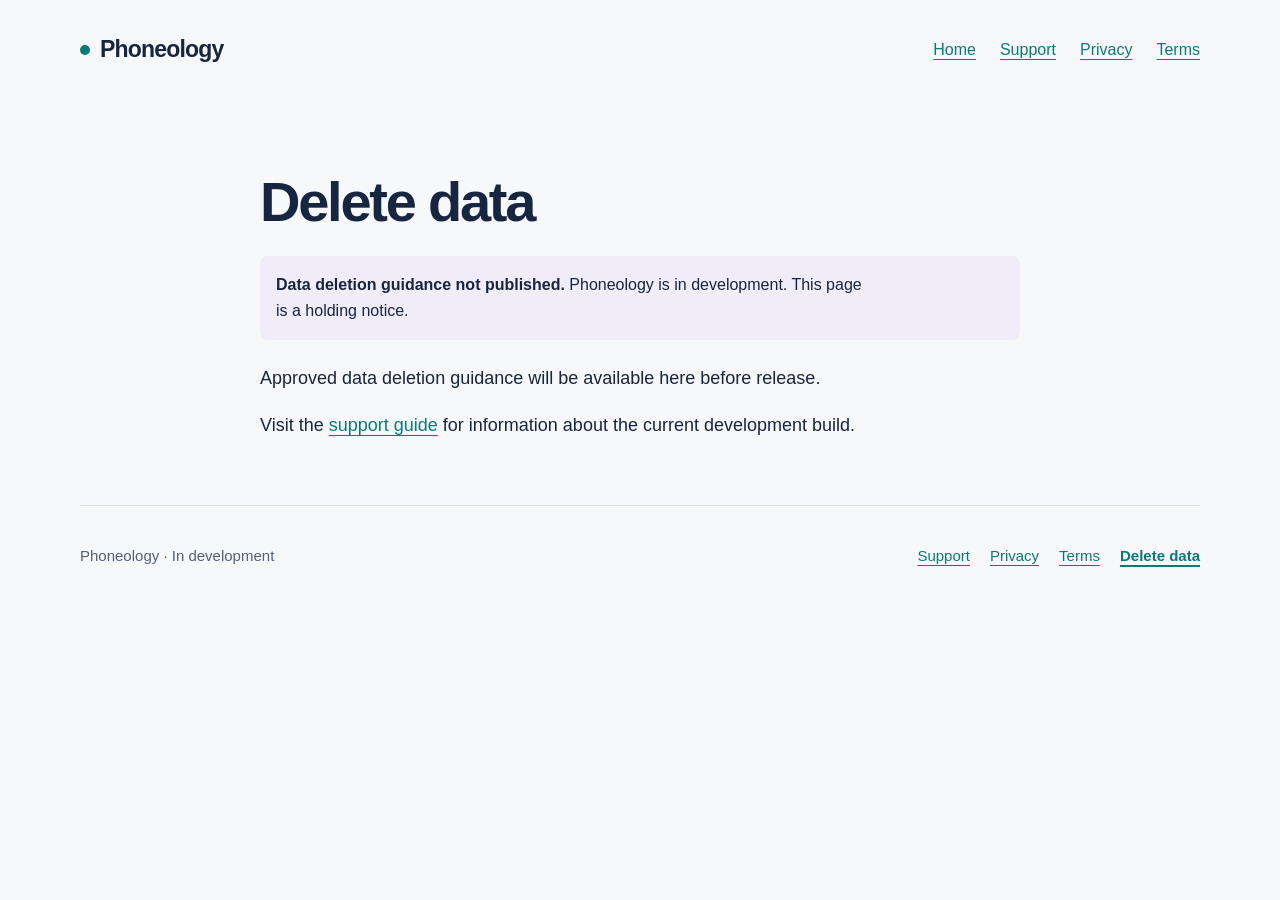
==== delete-data/index.html @ 0c4d4faf "feat: publish reviewed static pages and public support link" ====
<!doctype html>
<html lang="en">
<head>
  <meta charset="utf-8">
  <meta name="viewport" content="width=device-width, initial-scale=1">
  <meta name="robots" content="noindex, nofollow">
  <title>Delete data — Phoneology</title>
  <link rel="canonical" href="https://phoneology.app/delete-data">
  <link rel="stylesheet" href="/assets/styles.css">
</head>
<body>
  <a class="skip-link" href="#main">Skip to content</a>
  <header class="site-header shell">
    <a class="wordmark" href="/"><span class="brand-dot" aria-hidden="true"></span>Phoneology</a>
    <nav class="nav-links" aria-label="Main navigation">
          <a href="/">Home</a>
          <a href="/support">Support</a>
          <a href="/privacy">Privacy</a>
          <a href="/terms">Terms</a>
    </nav>
  </header>
  <main id="main">
    <article class="article">
      <div class="article-header">
        <h1>Delete data</h1>


      </div>
      <div class="holding-notice"><p><strong>Data deletion guidance not published.</strong> Phoneology is in development. This page is a holding notice.</p></div>
      <p>Approved data deletion guidance will be available here before release.</p>
      <p>Visit the <a href="/support">support guide</a> for information about the current development build.</p>
    </article>
  </main>
  <footer class="site-footer shell">
    <p>Phoneology · In development</p>
    <nav class="nav-links" aria-label="Footer navigation">
          <a href="/support">Support</a>
          <a href="/privacy">Privacy</a>
          <a href="/terms">Terms</a>
          <a href="/delete-data" aria-current="page">Delete data</a>
    </nav>
  </footer>
</body>
</html>
---- assets/styles.css ----
:root {
  color-scheme: light;
  --canvas: #f7f8fa;
  --paper: #ffffff;
  --ink: #172640;
  --secondary: #536077;
  --teal: #087b79;
  --teal-wash: #e9f4f1;
  --violet: #6654a5;
  --violet-wash: #f0edf8;
  --silver: #d9dee7;
}

* { box-sizing: border-box; }

html { background: var(--canvas); }

body {
  margin: 0;
  color: var(--ink);
  font-family: -apple-system, BlinkMacSystemFont, "Segoe UI", sans-serif;
  font-size: 18px;
  line-height: 1.65;
  overflow-wrap: break-word;
}

a {
  color: var(--teal);
  text-decoration-thickness: 1px;
  text-underline-offset: 4px;
}

a:hover { text-decoration-thickness: 2px; }

a:focus-visible {
  outline: 3px solid var(--violet);
  outline-offset: 4px;
}

p { margin: 0 0 1em; }

h1, h2 { margin: 0; }

.shell { width: min(1120px, calc(100% - 64px)); margin-inline: auto; }

.skip-link {
  position: absolute;
  z-index: 1;
  top: 12px;
  left: 24px;
  padding: 10px 16px;
  border-radius: 6px;
  background: var(--paper);
  transform: translateY(-160%);
}

.skip-link:focus { transform: translateY(0); }

.site-header {
  display: flex;
  align-items: center;
  justify-content: space-between;
  gap: 24px;
  padding-block: 28px;
}

.wordmark {
  display: inline-flex;
  align-items: center;
  gap: 10px;
  min-height: 44px;
  color: var(--ink);
  font-size: 23px;
  font-weight: 720;
  letter-spacing: -0.035em;
  text-decoration: none;
}

.brand-dot {
  flex: 0 0 10px;
  width: 10px;
  height: 10px;
  border-radius: 50%;
  background: var(--teal);
}

.nav-links { display: flex; flex-wrap: wrap; gap: 0 24px; }

.nav-links a {
  display: inline-flex;
  align-items: center;
  min-height: 44px;
  padding-block: 7px;
  font-size: 16px;
}

.nav-links a[aria-current="page"] {
  font-weight: 650;
  text-decoration-thickness: 2px;
  text-decoration-color: var(--teal);
}

.hero {
  display: grid;
  grid-template-columns: 1.4fr 1fr;
  align-items: center;
  gap: 64px;
  padding-block: 96px 88px;
}

.eyebrow {
  margin-bottom: 20px;
  color: var(--teal);
  font-size: 12px;
  font-weight: 700;
  line-height: 1.4;
  letter-spacing: 0.12em;
  text-transform: uppercase;
}

.hero h1 {
  max-width: 12ch;
  font-size: clamp(44px, 5.3vw, 70px);
  font-weight: 720;
  line-height: 1.04;
  letter-spacing: -0.05em;
}

.lead {
  max-width: 43ch;
  margin-top: 24px;
  font-size: 20px;
  line-height: 1.6;
}

.hero .lead { margin-bottom: 0; }

.primary-action {
  display: inline-flex;
  align-items: center;
  min-height: 48px;
  margin-top: 28px;
  padding: 12px 22px;
  border-radius: 8px;
  background: var(--teal);
  color: var(--paper);
  font-weight: 650;
  line-height: 1.4;
  text-decoration: none;
}

.primary-action:hover { text-decoration: underline; text-underline-offset: 4px; }

.idea-inset {
  padding: 44px;
  border: 1px solid var(--silver);
  border-radius: 20px;
  background: var(--teal-wash);
}

.idea-inset .eyebrow { margin-bottom: 26px; }

.idea-words {
  margin: 0;
  font-size: clamp(30px, 3.5vw, 44px);
  font-weight: 650;
  line-height: 1.45;
  letter-spacing: -0.035em;
}

.idea-words span { display: block; }

.features {
  display: grid;
  grid-template-columns: repeat(3, minmax(0, 1fr));
  gap: 32px;
  padding-block: 40px;
  border-top: 1px solid var(--silver);
}

.features h2 { margin-bottom: 14px; font-size: 20px; line-height: 1.3; }
.features p { margin-bottom: 0; font-size: 17px; line-height: 1.65; }
.features .disclosure { margin-top: 12px; }

.development-note {
  max-width: 66ch;
  margin-block: 32px;
  padding-left: 20px;
  border-left: 3px solid var(--violet);
  color: var(--secondary);
  font-size: 17px;
}

.article { width: min(760px, calc(100% - 64px)); margin-inline: auto; }
.article-header { padding-top: 72px; }

.article h1 {
  font-size: clamp(40px, 5vw, 56px);
  font-weight: 720;
  line-height: 1.08;
  letter-spacing: -0.04em;
}

.article .lead { max-width: 66ch; }
.article p { max-width: 66ch; }
.article h2 { margin-top: 40px; margin-bottom: 14px; font-size: 25px; line-height: 1.25; }

.draft-notice, .holding-notice {
  margin-top: 24px;
  margin-bottom: 24px;
  padding: 16px;
  border-radius: 8px;
  background: var(--violet-wash);
  font-size: 16px;
  line-height: 1.6;
}

.draft-notice p, .holding-notice p { margin: 0; }
.review-limitation { color: var(--secondary); }

.site-footer {
  display: flex;
  align-items: center;
  justify-content: space-between;
  gap: 16px 32px;
  margin-top: 64px;
  padding-block: 28px;
  border-top: 1px solid var(--silver);
  color: var(--secondary);
  font-size: 15px;
}

.site-footer p { margin: 0; }
.site-footer .nav-links { gap: 0 20px; }
.site-footer .nav-links a { font-size: 15px; }

@media (max-width: 760px) {
  .shell, .article { width: calc(100% - 48px); }
  .hero { grid-template-columns: 1fr; gap: 32px; padding-block: 48px; }
  .idea-inset { padding: 28px; }
  .features { grid-template-columns: 1fr; gap: 28px; }
  .article-header { padding-top: 44px; }
  .site-footer { align-items: flex-start; flex-direction: column; }
}

@media (max-width: 600px) {
  .site-header { align-items: flex-start; flex-direction: column; gap: 10px; }
  .nav-links { gap: 0 24px; }
}
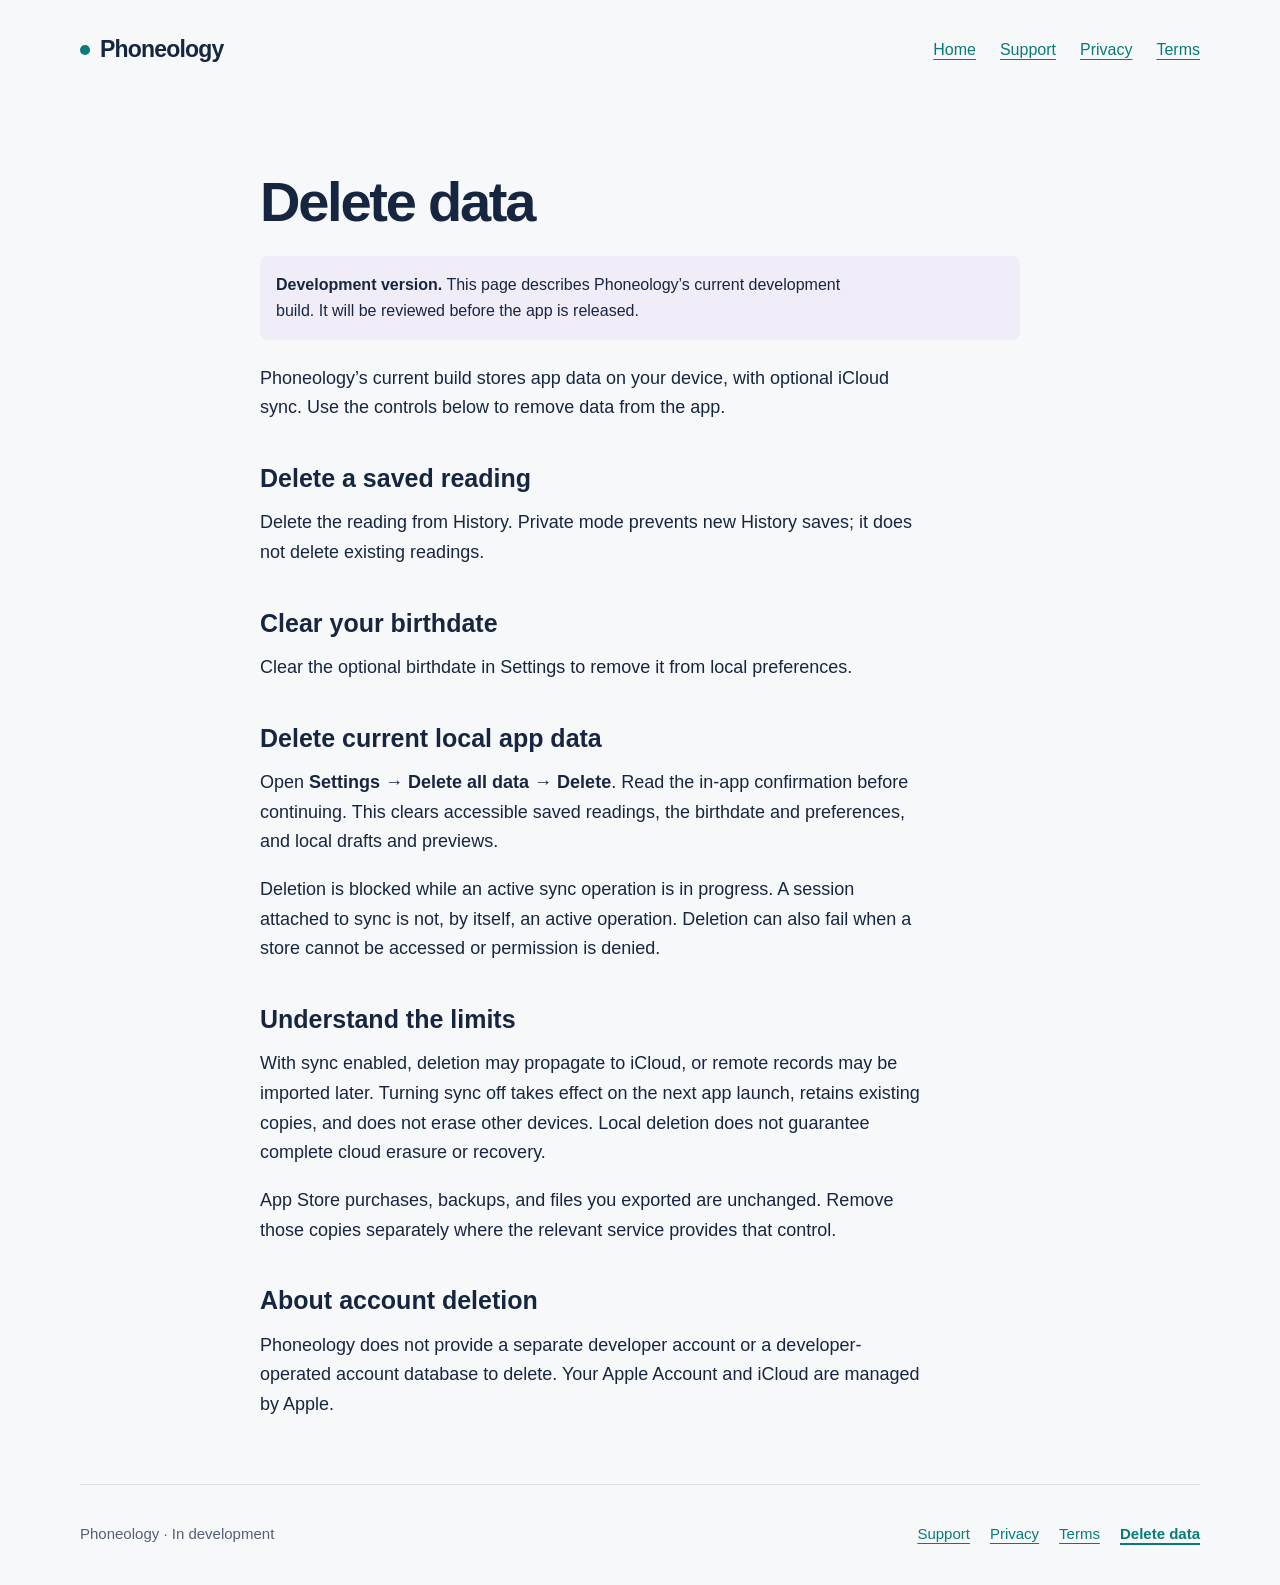
==== commit ff0d7eea: "feat: publish approved development policies" ====
--- a/delete-data/index.html
+++ b/delete-data/index.html
@@ -3,7 +3,6 @@
 <head>
   <meta charset="utf-8">
   <meta name="viewport" content="width=device-width, initial-scale=1">
-  <meta name="robots" content="noindex, nofollow">
   <title>Delete data — Phoneology</title>
   <link rel="canonical" href="https://phoneology.app/delete-data">
   <link rel="stylesheet" href="/assets/styles.css">
@@ -23,12 +22,22 @@
     <article class="article">
       <div class="article-header">
         <h1>Delete data</h1>
-
+        <div class="holding-notice"><p><strong>Development version.</strong> This page describes Phoneology’s current development build. It will be reviewed before the app is released.</p></div>
 
       </div>
-      <div class="holding-notice"><p><strong>Data deletion guidance not published.</strong> Phoneology is in development. This page is a holding notice.</p></div>
-      <p>Approved data deletion guidance will be available here before release.</p>
-      <p>Visit the <a href="/support">support guide</a> for information about the current development build.</p>
+      <p>Phoneology’s current build stores app data on your device, with optional iCloud sync. Use the controls below to remove data from the app.</p>
+      <h2>Delete a saved reading</h2>
+      <p>Delete the reading from History. Private mode prevents new History saves; it does not delete existing readings.</p>
+      <h2>Clear your birthdate</h2>
+      <p>Clear the optional birthdate in Settings to remove it from local preferences.</p>
+      <h2>Delete current local app data</h2>
+      <p>Open <strong>Settings → Delete all data → Delete</strong>. Read the in-app confirmation before continuing. This clears accessible saved readings, the birthdate and preferences, and local drafts and previews.</p>
+      <p>Deletion is blocked while an active sync operation is in progress. A session attached to sync is not, by itself, an active operation. Deletion can also fail when a store cannot be accessed or permission is denied.</p>
+      <h2>Understand the limits</h2>
+      <p>With sync enabled, deletion may propagate to iCloud, or remote records may be imported later. Turning sync off takes effect on the next app launch, retains existing copies, and does not erase other devices. Local deletion does not guarantee complete cloud erasure or recovery.</p>
+      <p>App Store purchases, backups, and files you exported are unchanged. Remove those copies separately where the relevant service provides that control.</p>
+      <h2>About account deletion</h2>
+      <p>Phoneology does not provide a separate developer account or a developer-operated account database to delete. Your Apple Account and iCloud are managed by Apple.</p>
     </article>
   </main>
   <footer class="site-footer shell">
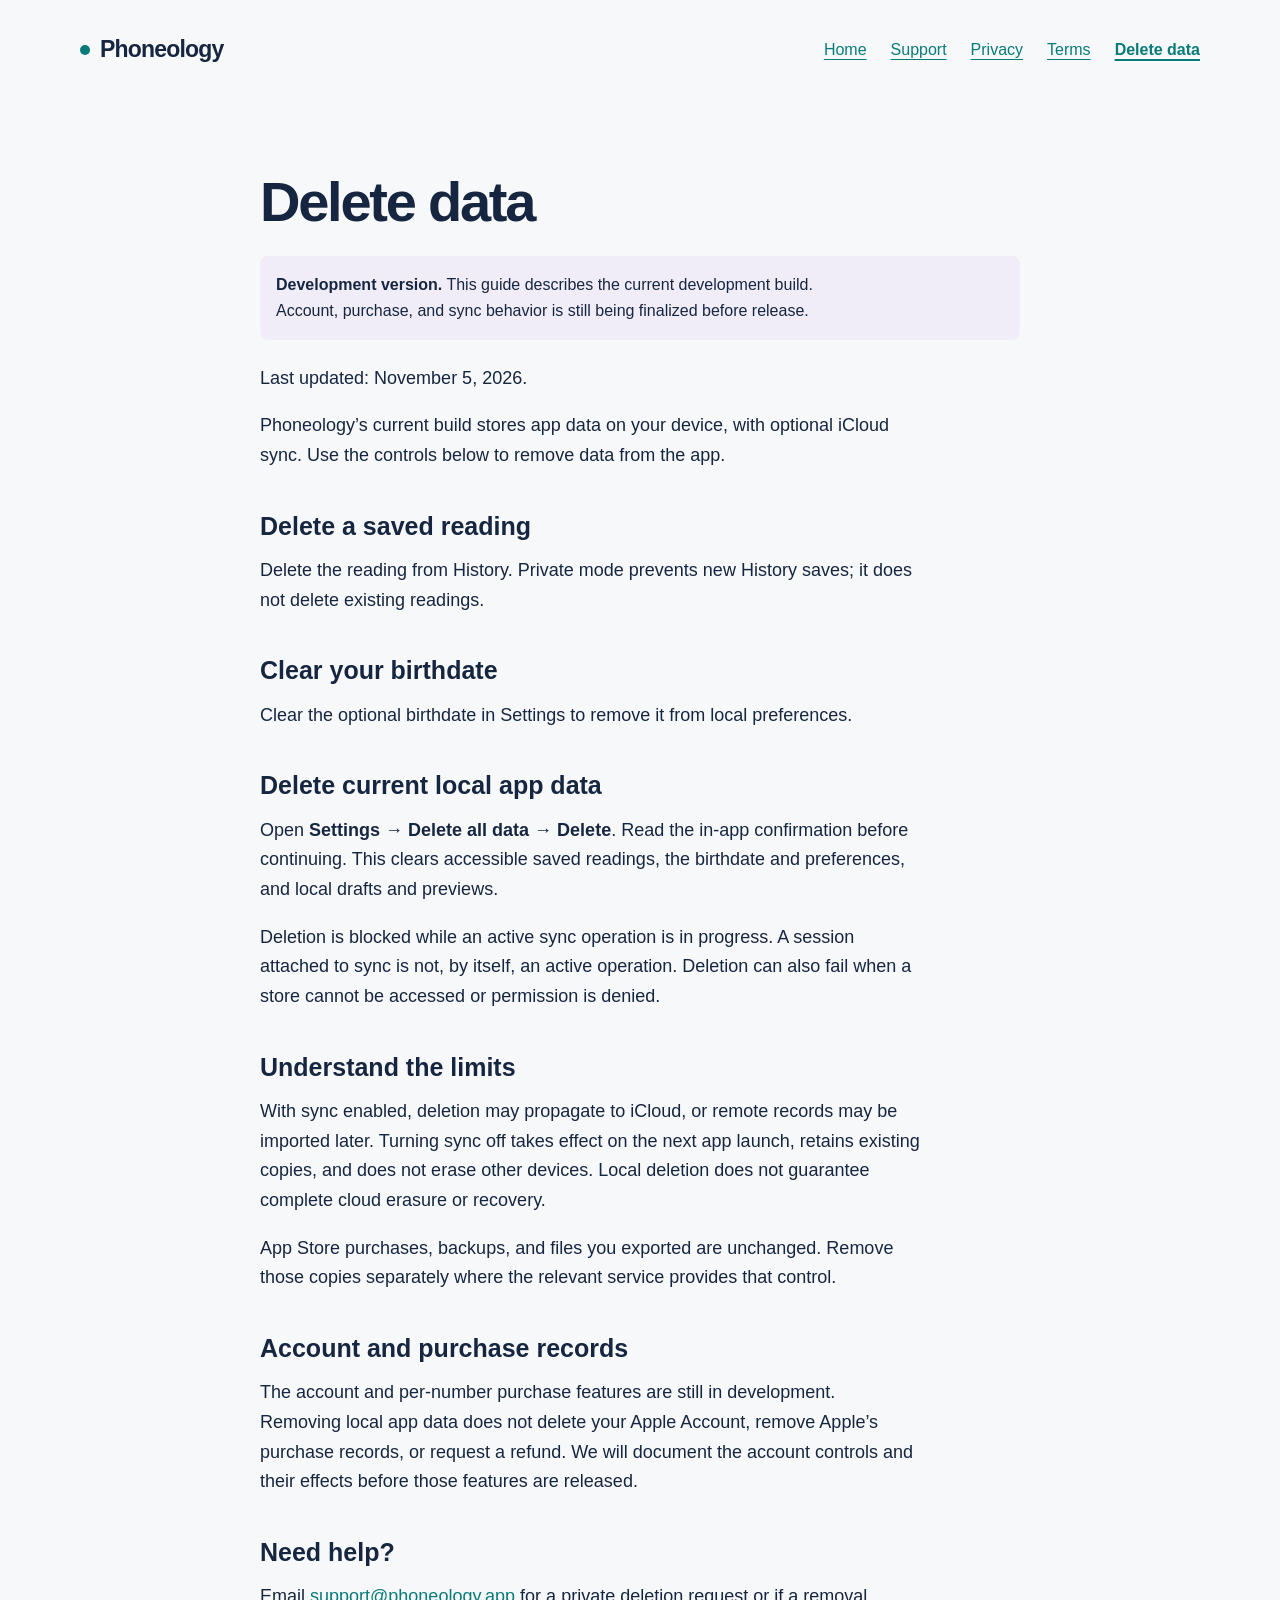
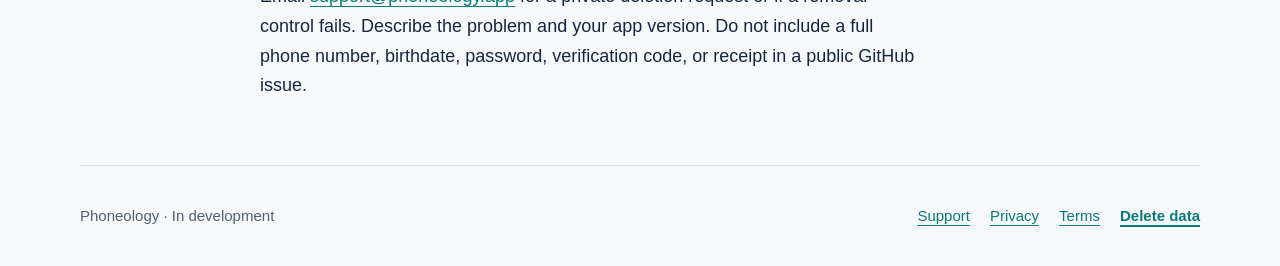
==== commit bb1dbc7b: "docs: clarify prerelease guidance [skip ci]" ====
--- a/delete-data/index.html
+++ b/delete-data/index.html
@@ -4,7 +4,7 @@
   <meta charset="utf-8">
   <meta name="viewport" content="width=device-width, initial-scale=1">
   <title>Delete data — Phoneology</title>
-  <link rel="canonical" href="https://phoneology.app/delete-data">
+  <link rel="canonical" href="https://phoneology.app/delete-data/">
   <link rel="stylesheet" href="/assets/styles.css">
 </head>
 <body>
@@ -13,16 +13,18 @@
     <a class="wordmark" href="/"><span class="brand-dot" aria-hidden="true"></span>Phoneology</a>
     <nav class="nav-links" aria-label="Main navigation">
           <a href="/">Home</a>
-          <a href="/support">Support</a>
-          <a href="/privacy">Privacy</a>
-          <a href="/terms">Terms</a>
+          <a href="/support/">Support</a>
+          <a href="/privacy/">Privacy</a>
+          <a href="/terms/">Terms</a>
+          <a href="/delete-data/" aria-current="page">Delete data</a>
     </nav>
   </header>
   <main id="main">
     <article class="article">
       <div class="article-header">
         <h1>Delete data</h1>
-        <div class="holding-notice"><p><strong>Development version.</strong> This page describes Phoneology’s current development build. It will be reviewed before the app is released.</p></div>
+        <div class="holding-notice"><p><strong>Development version.</strong> This guide describes the current development build. Account, purchase, and sync behavior is still being finalized before release.</p></div>
+        <p>Last updated: November 5, 2026.</p>
 
       </div>
       <p>Phoneology’s current build stores app data on your device, with optional iCloud sync. Use the controls below to remove data from the app.</p>
@@ -36,17 +38,19 @@
       <h2>Understand the limits</h2>
       <p>With sync enabled, deletion may propagate to iCloud, or remote records may be imported later. Turning sync off takes effect on the next app launch, retains existing copies, and does not erase other devices. Local deletion does not guarantee complete cloud erasure or recovery.</p>
       <p>App Store purchases, backups, and files you exported are unchanged. Remove those copies separately where the relevant service provides that control.</p>
-      <h2>About account deletion</h2>
-      <p>Phoneology does not provide a separate developer account or a developer-operated account database to delete. Your Apple Account and iCloud are managed by Apple.</p>
+      <h2>Account and purchase records</h2>
+      <p>The account and per-number purchase features are still in development. Removing local app data does not delete your Apple Account, remove Apple’s purchase records, or request a refund. We will document the account controls and their effects before those features are released.</p>
+      <h2>Need help?</h2>
+      <p>Email <a href="mailto:support@phoneology.app">support@phoneology.app</a> for a private deletion request or if a removal control fails. Describe the problem and your app version. Do not include a full phone number, birthdate, password, verification code, or receipt in a public GitHub issue.</p>
     </article>
   </main>
   <footer class="site-footer shell">
     <p>Phoneology · In development</p>
     <nav class="nav-links" aria-label="Footer navigation">
-          <a href="/support">Support</a>
-          <a href="/privacy">Privacy</a>
-          <a href="/terms">Terms</a>
-          <a href="/delete-data" aria-current="page">Delete data</a>
+          <a href="/support/">Support</a>
+          <a href="/privacy/">Privacy</a>
+          <a href="/terms/">Terms</a>
+          <a href="/delete-data/" aria-current="page">Delete data</a>
     </nav>
   </footer>
 </body>
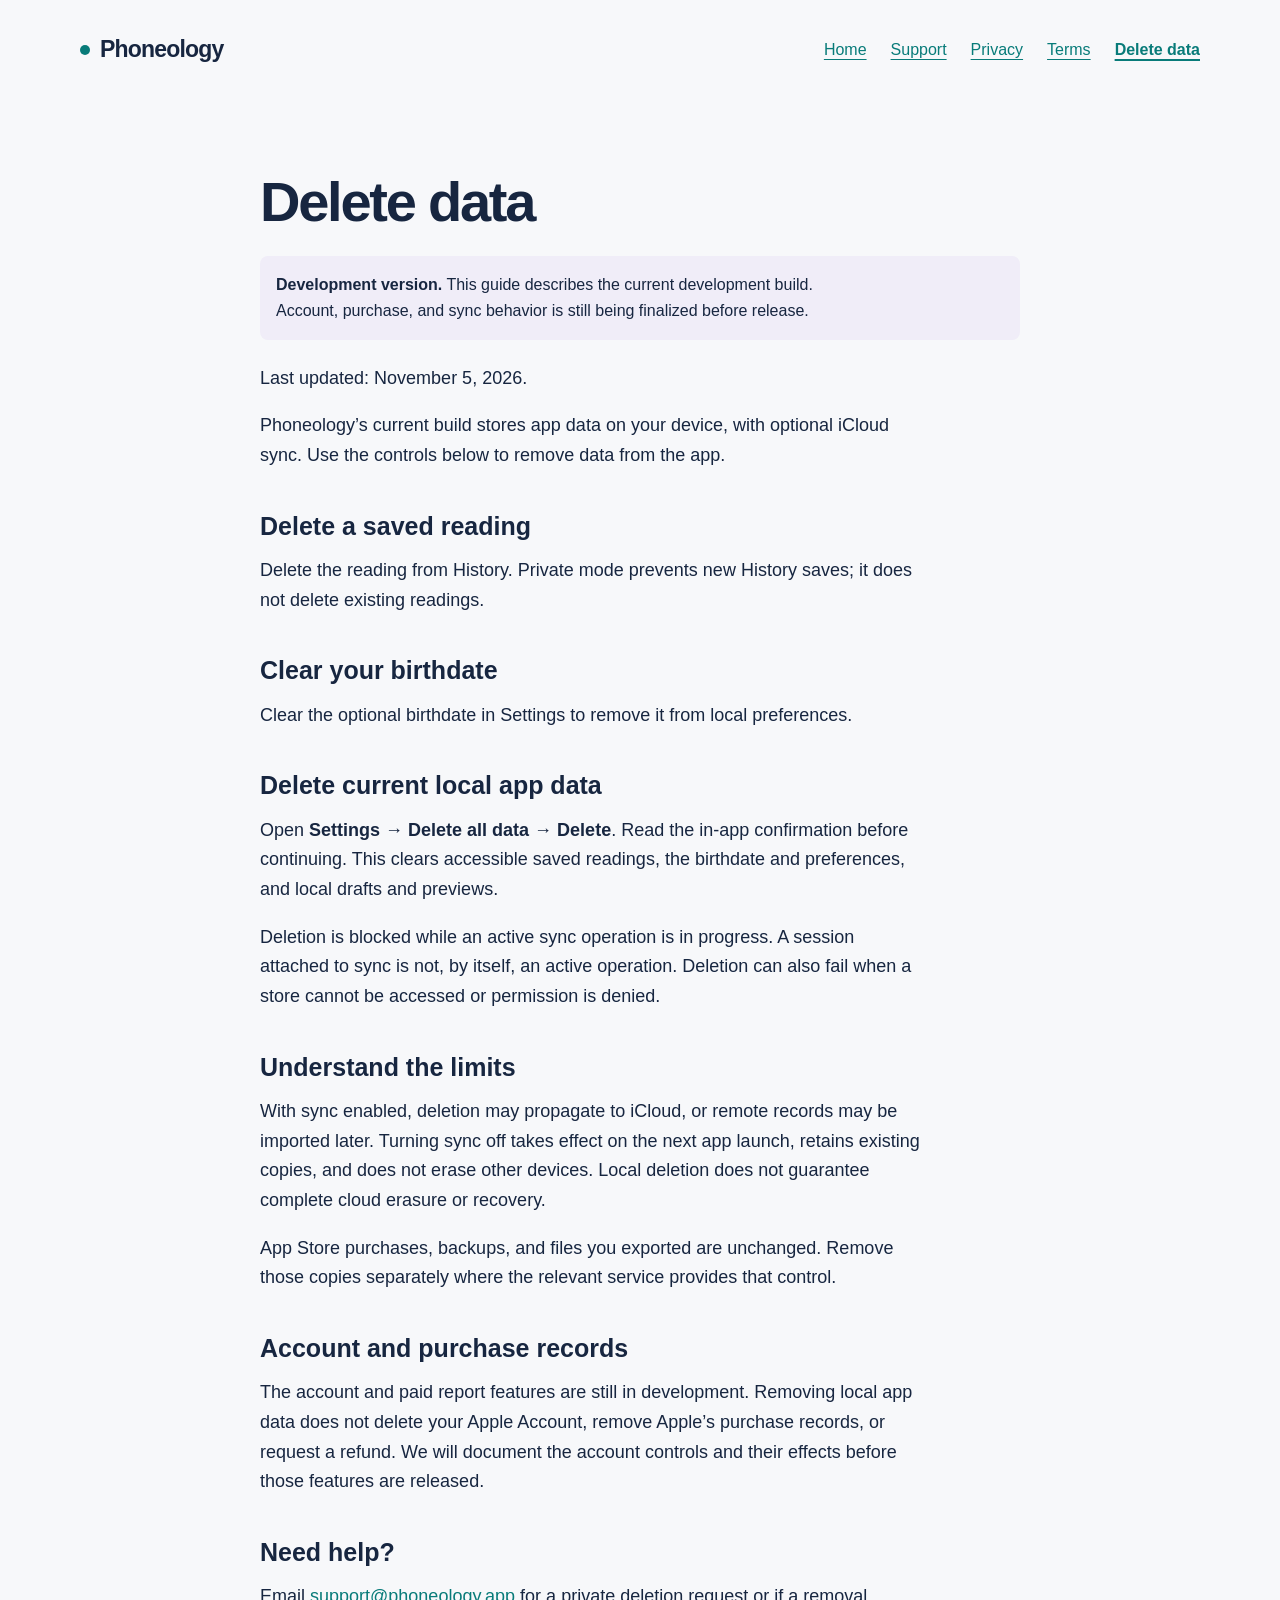
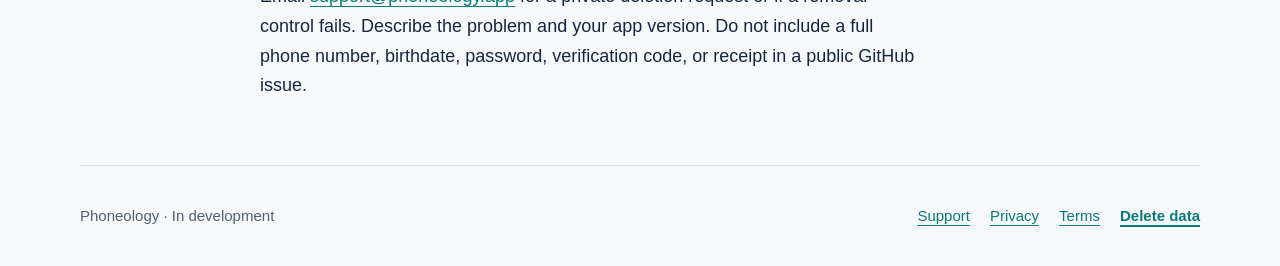
==== commit c620323e: "docs: clarify paid report wording [skip ci]" ====
--- a/delete-data/index.html
+++ b/delete-data/index.html
@@ -39,7 +39,7 @@
       <p>With sync enabled, deletion may propagate to iCloud, or remote records may be imported later. Turning sync off takes effect on the next app launch, retains existing copies, and does not erase other devices. Local deletion does not guarantee complete cloud erasure or recovery.</p>
       <p>App Store purchases, backups, and files you exported are unchanged. Remove those copies separately where the relevant service provides that control.</p>
       <h2>Account and purchase records</h2>
-      <p>The account and per-number purchase features are still in development. Removing local app data does not delete your Apple Account, remove Apple’s purchase records, or request a refund. We will document the account controls and their effects before those features are released.</p>
+      <p>The account and paid report features are still in development. Removing local app data does not delete your Apple Account, remove Apple’s purchase records, or request a refund. We will document the account controls and their effects before those features are released.</p>
       <h2>Need help?</h2>
       <p>Email <a href="mailto:support@phoneology.app">support@phoneology.app</a> for a private deletion request or if a removal control fails. Describe the problem and your app version. Do not include a full phone number, birthdate, password, verification code, or receipt in a public GitHub issue.</p>
     </article>
